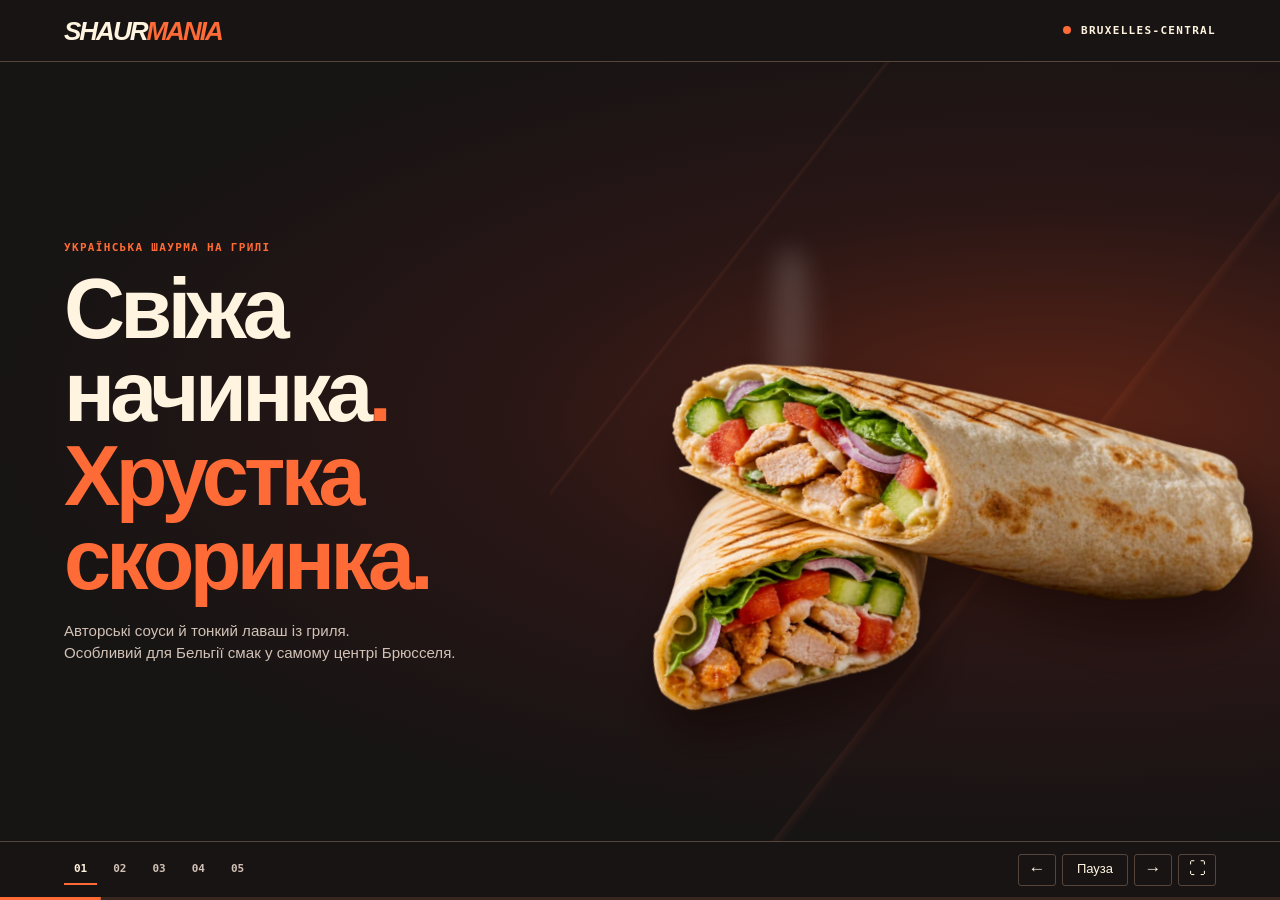
==== index.html @ 5d65b860 "Add five-scene Shaurmania pitch for Bruxelles-Central" ====
<!doctype html><html lang="uk"><head><meta charset="utf-8"><meta name="viewport" content="width=device-width,initial-scale=1"><meta name="theme-color" content="#181414"><title>Shaurmania · Bruxelles-Central</title><link rel="stylesheet" href="style.css"><script src="deck.js" defer></script></head><body>
<header><a href="#1" class="brand" aria-label="Shaurmania, на початок">SHAUR<i>MANIA</i></a><span class="station">BRUXELLES-CENTRAL</span></header>
<main>
<section class="hero active" aria-label="Концепція"><div class="hero-art" aria-hidden="true"><div class="beam"></div><div class="flights"></div><div class="steam"></div><img src="assets/hero.webp" alt=""></div><div class="hero-copy"><small>Українська шаурма на грилі</small><h1>Свіжа<br>начинка<span>.</span><br><em>Хрустка<br>скоринка.</em></h1><p>Авторські соуси й тонкий лаваш із гриля.<br>Особливий для Бельгії смак у самому центрі Брюсселя.</p></div></section>
<section class="menu" aria-label="Продукт і меню"><div class="menu-top"><div><small>Продукт і меню</small><h2>Якість без<br><em>компромісів.</em></h2><p>Мариноване філе, свіжі хрусткі овочі й авторські соуси загортаємо в лаваш і підсмажуємо до хрускоту.</p></div><figure><figcaption>Авторський соус додаємо перед загортанням</figcaption><img src="assets/prep.webp" alt="Кухар додає соус до курки й овочів на розгорнутому лаваші"></figure></div>
<div class="cards">
<article><img src="assets/classic.webp" alt="Класична шаурма"><div><h3>Класична <b>12 €</b></h3><p>Курка з гриля, капуста, помідор, огірок і часниково-йогуртовий соус у пшеничному лаваші.</p></div></article>
<article><img src="assets/double.webp" alt="Подвійна шаурма"><div><h3>Подвійна <b>17 €</b></h3><p>Подвійна порція курки з гриля, ті самі свіжі овочі й часниково-йогуртовий соус.</p></div></article>
<article><img src="assets/mini.webp" alt="Мінішаурма"><div><h3>Міні <b>8 €</b></h3><p>Класична начинка з куркою, овочами й часниково-йогуртовим соусом у меншому лаваші.</p></div></article>
<article><img src="assets/vegan.webp" alt="Веганська шаурма"><div><h3>Веганська <b>11 €</b></h3><p>Фалафель, хумус із тахіні, капуста, огірок, помідор і зелень. Лаваш без молока та яєць.</p></div></article></div>
<p class="road"><strong>До поїзда чи додому.</strong> Пакування зручно тримати однією рукою в дорозі чи в поїзді. Фольга допомагає зберегти тепло дорогою додому.</p></section>
<section class="split team" aria-label="Команда"><div class="photo"><img src="assets/team.webp" alt="Команда Shaurmania у Брюсселі"></div><div class="copy"><small>Хто ми</small><h2>Українська команда.<br><em>Бельгійський досвід.</em></h2><p>Ми вже працюємо в ресторанному бізнесі Бельгії. Наші стандарти щоденної роботи — уважне обслуговування, стабільна якість страв і чистота на кухні.</p><div class="entry"><small>Антверпен</small><h3>Vishnya House</h3><p>Досвід роботи на ресторанній кухні та організації щоденного сервісу.</p></div><div class="entry"><small>Брюссель</small><h3>Sushi Garden Brussels</h3><p>Супроводжували відкриття ресторану: закупили обладнання, налагодили роботу з постачальниками та розробили меню.</p></div></div></section>
<section class="split choice" aria-label="Чому саме ми"><div class="copy"><small>Чому саме ми</small><h2>Ми знаємо<br><em>ритм метро.</em></h2><p>В Україні ми тривалий час працювали біля станцій метро. Саме для пасажира, який має кілька хвилин до відправлення, ми й побудували цей формат.</p><div class="entry"><h3>Якість — у досвіді. Смак — у рецептурі.</h3><p>Маринуємо філе, готуємо власні соуси й підрум’янюємо лаваш. Міні підійде для перекусу, подвійна — для ситного обіду.</p></div><div class="entry"><h3>Кухня з повагою до сусідів</h3><p>Обрали контактний гриль, щоб обмежити поширення запахів. Передбачаємо окремі зони для сирих і готових продуктів та прибирання протягом зміни.</p></div><p class="last">Гаряча українська шаурма доповнює вибір поруч із бельгійськими сендвічами, бургерами, вафлями та випічкою.</p></div><div class="photo"><img src="assets/service.webp" alt="Ілюстрація видачі гарячої шаурми пасажирові"></div></section>
<section class="final" aria-label="Пропозиція вокзалу"><div><small>Що отримає вокзал</small><h2>Гаряча зупинка<br><em>на щоденному маршруті.</em></h2></div><div class="offer"><div class="facade"><div class="comparison"><img src="assets/before.webp" alt="Фактичний вигляд приміщення"><img class="after" src="assets/after.webp" alt="Візуалізація майбутнього фасаду"><span class="divider"></span><input type="range" min="0" max="100" value="50" aria-label="Порівняти фасад до і після"></div><div class="legend"><span>До · приміщення сьогодні</span><span>Після · концепція фасаду</span></div></div><div class="benefits"><h3>Швидка видача</h3><p>Коротке меню полегшує вибір у годину пік. Знайомий смак і передбачуваний сервіс дають пасажирам привід повертатися.</p><h3>Вітрина, узгоджена з вокзалом</h3><p>Мінімалістичний фасад, неонова вивіска та дерев’яні вставки. Матеріали й освітлення погодимо з SNCB.</p><h3>Робота за графіком</h3><p>Беремо зобов’язання працювати в усі погоджені години, дбати про майно станції й тримати прохід для пасажирів вільним.</p></div></div></section>
</main><footer><nav aria-label="Перейти до слайда"></nav><div class="controls"><button id="prev" aria-label="Попередній слайд">←</button><button id="play">Пауза</button><button id="next" aria-label="Наступний слайд">→</button><button id="full" aria-label="На весь екран" title="На весь екран">⛶</button></div></footer><div class="progress"><i></i></div></body></html>
---- style.css ----
:root{--paper:#fff4df;--accent:#ff6b36;--muted:#d2c2b6;--ink:#181414;--line:#56453b;--g:clamp(22px,5vw,90px)}*{box-sizing:border-box}body{margin:0;background:var(--ink);color:var(--paper);font:clamp(15px,1.18vw,20px)/1.43 "Arial",sans-serif}header,footer{display:flex;align-items:center;justify-content:space-between;padding:0 var(--g);position:relative;z-index:2;background:var(--ink)}header{height:62px;border-bottom:1px solid var(--line)}.brand{color:var(--paper);font:bold italic 26px/1 Arial;letter-spacing:-2px;text-decoration:none}.brand i,em,h1 span{color:var(--accent)}.station,small,figcaption,.legend,nav{font:700 11px/1.45 monospace;letter-spacing:.12em;text-transform:uppercase}.station:before{content:' ';display:inline-block;background:var(--accent);width:8px;height:8px;border-radius:50%;margin-right:10px}main{height:calc(100svh - 121px);min-height:450px;position:relative}section{display:none;position:absolute;inset:0;padding:clamp(20px,3.5vh,54px) var(--g);overflow:auto;background:var(--ink)}section.active{display:flex;animation:enter .55s both}.hero.active{align-items:center;background:radial-gradient(ellipse at 82% 46%,#5d2415 0,#291615 36%,#171414 72%);isolation:isolate;overflow:hidden}.hero-copy{position:relative;z-index:1;width:51%;pointer-events:none}.hero-art{position:absolute;right:0;top:0;width:57%;height:100%;z-index:-1;overflow:hidden}.hero-art img{position:absolute;top:34%;left:0;width:100%;filter:drop-shadow(0 32px 24px #130704ad);transform:rotate(-11deg);animation:arrive 1.5s cubic-bezier(.2,.7,.2,1) both}.beam{position:absolute;inset:0;background:linear-gradient(128deg,transparent 25%,#ff733e14 25.15%,transparent 25.5%,transparent 62%,#ff733e12 62.15%,transparent 63%)}.flights i{width:clamp(52px,7vw,116px);aspect-ratio:1;position:absolute;top:46%;left:44%;background:url(assets/ingredients.webp) var(--pos)/300% 200%;animation:burst 8s infinite ease-in-out;animation-delay:var(--d)}.steam{position:absolute;top:24%;left:29%;height:28%;width:8%;background:linear-gradient(90deg,transparent,#fff3,transparent);filter:blur(12px);border-radius:60%;animation:steam 3s infinite}small{color:var(--accent);display:block;margin-bottom:12px}h1,h2,h3,p,figure{margin:0}h1,h2,h3{line-height:.99;letter-spacing:-.055em}h1{font-size:clamp(62px,min(6.6vw,10.2vh),128px)}h2{font-size:clamp(37px,min(4.5vw,7.6vh),91px)}h3{font-size:clamp(21px,2.1vw,38px);letter-spacing:-.04em}em{font-style:normal}p{color:var(--muted)}.hero p,.copy>p,.menu-top p{margin-top:clamp(12px,2vh,26px)}.hero p{max-width:33em}.menu.active,.final.active{flex-direction:column;justify-content:safe center;gap:clamp(12px,2.5vh,30px)}.menu-top{display:grid;grid-template-columns:1.25fr 1fr;gap:5vw;align-items:center}.menu-top h2{font-size:clamp(36px,4vw,76px)}.menu-top figure{position:relative;height:clamp(130px,22vh,280px);overflow:hidden}.menu-top figure img,.photo img{width:100%;height:100%;object-fit:cover}.menu-top figure img{object-position:center 63%}figcaption{position:absolute;z-index:1;inset:0 0 auto;background:#1b1210c9;padding:7px 12px;color:var(--paper);font-size:10px}.cards{display:grid;grid-template-columns:repeat(4,1fr);gap:10px}.cards article{background:#30231e;border:1px solid #574035;overflow:hidden}.cards img{height:clamp(65px,12.8vh,140px);width:100%;object-fit:cover;object-position:center 14%;display:block;background:radial-gradient(ellipse at bottom,#7e4129,#3d2922)}.cards article>div{padding:clamp(9px,1.1vw,22px)}.cards h3{font-size:clamp(18px,1.6vw,29px);display:flex;justify-content:space-between;gap:4px}.cards b{color:var(--accent);white-space:nowrap}.cards p,.road,.benefits p,.entry p,.last{font-size:clamp(14px,1.06vw,19px);line-height:1.4}.cards p,.entry p,.benefits p{margin-top:7px}.road strong{color:var(--paper)}.split.active{display:grid;grid-template-columns:1.02fr 1fr;gap:var(--g);align-items:safe center}.photo{width:100%;height:min(64vh,680px);overflow:hidden}.team .photo{height:auto;aspect-ratio:894/833}.photo img{display:block}.entry{margin-top:clamp(12px,2.5vh,32px);border-top:1px solid var(--line);padding-top:clamp(9px,1.5vh,21px)}.entry small{margin-bottom:6px}.choice .entry h3{font-size:clamp(19px,1.7vw,30px)}.choice .last{border-left:3px solid var(--accent);padding-left:14px;color:var(--paper)}.offer{display:grid;grid-template-columns:1.45fr 1fr;gap:4vw;align-items:center}.comparison{position:relative;aspect-ratio:16/9;--pos:50%;overflow:hidden}.comparison img,.comparison input{position:absolute;inset:0;width:100%;height:100%;object-fit:cover}.comparison .after{clip-path:inset(0 0 0 var(--pos))}.divider{position:absolute;top:0;bottom:0;left:var(--pos);width:3px;background:var(--paper)}.divider:after{content:'↔';position:absolute;top:50%;transform:translate(-50%,-50%);border-radius:50%;padding:5px 10px;background:var(--paper);color:var(--ink)}.comparison input{opacity:0;cursor:ew-resize}.comparison:focus-within{outline:2px solid var(--accent)}.legend{display:flex;justify-content:space-between;gap:8px;margin-top:10px;color:var(--muted);font-size:10px}.benefits h3{font-size:clamp(20px,1.75vw,31px)}.benefits p+h3{margin-top:2.3vh;padding-top:1.6vh;border-top:1px solid var(--line)}footer{height:56px;border-top:1px solid var(--line)}button{font:inherit;color:inherit;border:0;background:none;cursor:pointer}button:focus-visible,a:focus-visible{outline:2px solid var(--accent)}nav,.controls{display:flex;align-items:center;gap:6px}nav button{color:var(--muted);padding:7px 10px;border-bottom:2px solid transparent}nav button[aria-current=true]{color:var(--paper);border-color:var(--accent)}.controls button{font-size:17px;min-width:38px;height:32px;border:1px solid var(--line);border-radius:3px}.controls #play{font-size:13px;min-width:66px}.progress{height:3px;background:#39261e}.progress i{height:100%;display:block;transform-origin:left;background:var(--accent)}@keyframes enter{from{opacity:.1;transform:translateY(9px)}}@keyframes arrive{from{opacity:0;transform:rotate(1deg) scale(.74) translateX(12%)}}@keyframes burst{0%,100%{opacity:0;transform:scale(.35)}20%,75%{opacity:.95;transform:translate(var(--x),var(--y)) rotate(var(--r)) scale(1)}}@keyframes steam{0%{opacity:0;transform:translateY(18%) rotate(-10deg)}45%{opacity:.75}100%{opacity:0;transform:translateY(-40%) rotate(16deg)}}
@media(max-width:760px){header{height:48px}.brand{font-size:22px}.station{font-size:9px}main{height:calc(100svh - 103px);min-height:0}footer{height:52px;padding:0 12px}nav,.controls{gap:1px}nav button{padding:7px}.controls button{min-width:30px}.hero.active{align-items:flex-start}.hero-copy{width:100%}.hero h1{font-size:clamp(48px,min(12vw,8.2vh),76px)}.hero p{max-width:85%;font-size:15px}.hero-art{height:44%;width:80%;top:auto;bottom:0;right:-4%}.hero-art img{top:24%}.menu.active,.final.active{justify-content:flex-start}.menu-top,.offer,.split.active{display:flex;flex-direction:column;align-items:stretch;gap:18px}.menu-top figure{height:165px}.cards{grid-template-columns:1fr 1fr}.cards img{height:95px}.cards article>div{padding:10px}.cards h3{font-size:17px}.split .photo{height:auto;aspect-ratio:4/3}.team .photo{order:1;aspect-ratio:894/833}.choice .photo img{object-position:center 42%}.choice .photo{flex-shrink:0}.road{padding-bottom:8px}.benefits p+h3{margin-top:16px}.station{letter-spacing:.07em}.legend{font-size:8px}}
@media(prefers-reduced-motion:reduce){*,*:before,*:after{animation:none!important;scroll-behavior:auto!important}.flights{display:none}}
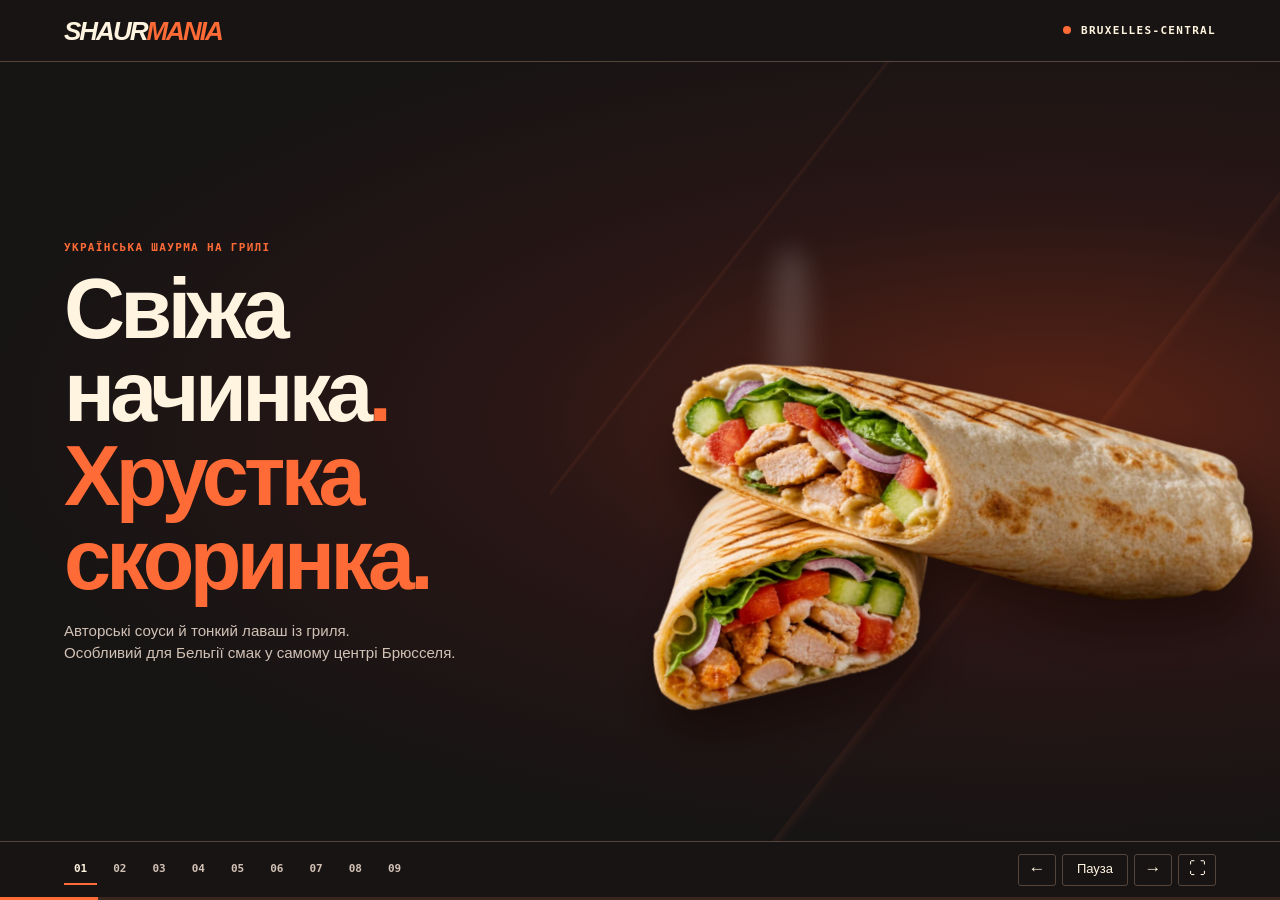
==== commit a37d06da: "Extend station pitch with preparation, passenger journey, operations and launch" ====
--- a/index.html
+++ b/index.html
@@ -9,7 +9,7 @@
 <article><img src="assets/mini.webp" alt="Мінішаурма"><div><h3>Міні <b>8 €</b></h3><p>Класична начинка з куркою, овочами й часниково-йогуртовим соусом у меншому лаваші.</p></div></article>
 <article><img src="assets/vegan.webp" alt="Веганська шаурма"><div><h3>Веганська <b>11 €</b></h3><p>Фалафель, хумус із тахіні, капуста, огірок, помідор і зелень. Лаваш без молока та яєць.</p></div></article></div>
 <p class="road"><strong>До поїзда чи додому.</strong> Пакування зручно тримати однією рукою в дорозі чи в поїзді. Фольга допомагає зберегти тепло дорогою додому.</p></section>
-<section class="split team" aria-label="Команда"><div class="photo"><img src="assets/team.webp" alt="Команда Shaurmania у Брюсселі"></div><div class="copy"><small>Хто ми</small><h2>Українська команда.<br><em>Бельгійський досвід.</em></h2><p>Ми вже працюємо в ресторанному бізнесі Бельгії. Наші стандарти щоденної роботи — уважне обслуговування, стабільна якість страв і чистота на кухні.</p><div class="entry"><small>Антверпен</small><h3>Vishnya House</h3><p>Досвід роботи на ресторанній кухні та організації щоденного сервісу.</p></div><div class="entry"><small>Брюссель</small><h3>Sushi Garden Brussels</h3><p>Супроводжували відкриття ресторану: закупили обладнання, налагодили роботу з постачальниками та розробили меню.</p></div></div></section>
+<section class="split choice extra" aria-label="Приготування"><div class="copy"><small>Приготування</small><h2>Два етапи<br><em>на грилі.</em></h2><div class="entry"><h3>Спочатку — філе</h3><p>Мариноване філе готуємо на грилі. Потім викладаємо м’ясо, свіжі овочі та соус на тонкий лаваш.</p></div><div class="entry"><h3>Хрустка скоринка — наприкінці</h3><p>Згорнуту шаурму коротко притискаємо контактним грилем. Лаваш підрум’янюється, а начинка залишається соковитою.</p></div><div class="entry"><h3>З гриля — до рук пасажира</h3><p>Відразу загортаємо гарячу порцію у фольгу й видаємо із собою.</p></div></div><figure><div class="photo"><img src="assets/shawarma-grill-pitch.webp" alt="Підрум’янення лаваша на грилі"></div><aside>Фото приготування · <a href="https://silpo.ua/recipes/shaurma-na-gryli">Сільпо</a></aside></figure></section><section class="split choice extra" aria-label="Маршрут пасажира"><div class="copy"><small>Маршрут пасажира</small><h2>До поїзда —<br><em>кілька хвилин.</em></h2><div class="entry"><h3>Помітити з проходу</h3><p>Пасажир бачить вивіску й фото шаурми ще до того, як підійде до вітрини.</p></div><div class="entry"><h3>Обрати без зайвих запитань</h3><p>Чотири варіанти з цінами на одному меню. Розмір порції та склад видно одразу.</p></div><div class="entry"><h3>Забрати й продовжити шлях</h3><p>Видаємо замовлення у фользі та зовнішній обгортці. Однією рукою можна тримати шаурму, іншою — валізу.</p></div></div><figure><div class="photo"><img src="assets/station-hall-2026-pitch.webp" alt="Головний зал вокзалу Bruxelles-Central"></div><aside>Фото залу: Sneeuwvlakte · <a href="https://creativecommons.org/licenses/by-sa/4.0/">CC BY-SA 4.0</a> · кадровано</aside></figure></section><section class="split team" aria-label="Команда"><div class="photo"><img src="assets/team.webp" alt="Команда Shaurmania у Брюсселі"></div><div class="copy"><small>Хто ми</small><h2>Українська команда.<br><em>Бельгійський досвід.</em></h2><p>Ми вже працюємо в ресторанному бізнесі Бельгії. Наші стандарти щоденної роботи — уважне обслуговування, стабільна якість страв і чистота на кухні.</p><div class="entry"><small>Антверпен</small><h3>Vishnya House</h3><p>Досвід роботи на ресторанній кухні та організації щоденного сервісу.</p></div><div class="entry"><small>Брюссель</small><h3>Sushi Garden Brussels</h3><p>Супроводжували відкриття ресторану: закупили обладнання, налагодили роботу з постачальниками та розробили меню.</p></div></div></section>
 <section class="split choice" aria-label="Чому саме ми"><div class="copy"><small>Чому саме ми</small><h2>Ми знаємо<br><em>ритм метро.</em></h2><p>В Україні ми тривалий час працювали біля станцій метро. Саме для пасажира, який має кілька хвилин до відправлення, ми й побудували цей формат.</p><div class="entry"><h3>Якість — у досвіді. Смак — у рецептурі.</h3><p>Маринуємо філе, готуємо власні соуси й підрум’янюємо лаваш. Міні підійде для перекусу, подвійна — для ситного обіду.</p></div><div class="entry"><h3>Кухня з повагою до сусідів</h3><p>Обрали контактний гриль, щоб обмежити поширення запахів. Передбачаємо окремі зони для сирих і готових продуктів та прибирання протягом зміни.</p></div><p class="last">Гаряча українська шаурма доповнює вибір поруч із бельгійськими сендвічами, бургерами, вафлями та випічкою.</p></div><div class="photo"><img src="assets/service.webp" alt="Ілюстрація видачі гарячої шаурми пасажирові"></div></section>
-<section class="final" aria-label="Пропозиція вокзалу"><div><small>Що отримає вокзал</small><h2>Гаряча зупинка<br><em>на щоденному маршруті.</em></h2></div><div class="offer"><div class="facade"><div class="comparison"><img src="assets/before.webp" alt="Фактичний вигляд приміщення"><img class="after" src="assets/after.webp" alt="Візуалізація майбутнього фасаду"><span class="divider"></span><input type="range" min="0" max="100" value="50" aria-label="Порівняти фасад до і після"></div><div class="legend"><span>До · приміщення сьогодні</span><span>Після · концепція фасаду</span></div></div><div class="benefits"><h3>Швидка видача</h3><p>Коротке меню полегшує вибір у годину пік. Знайомий смак і передбачуваний сервіс дають пасажирам привід повертатися.</p><h3>Вітрина, узгоджена з вокзалом</h3><p>Мінімалістичний фасад, неонова вивіска та дерев’яні вставки. Матеріали й освітлення погодимо з SNCB.</p><h3>Робота за графіком</h3><p>Беремо зобов’язання працювати в усі погоджені години, дбати про майно станції й тримати прохід для пасажирів вільним.</p></div></div></section>
-</main><footer><nav aria-label="Перейти до слайда"></nav><div class="controls"><button id="prev" aria-label="Попередній слайд">←</button><button id="play">Пауза</button><button id="next" aria-label="Наступний слайд">→</button><button id="full" aria-label="На весь екран" title="На весь екран">⛶</button></div></footer><div class="progress"><i></i></div></body></html>
+<section class="split choice extra" aria-label="Щоденна робота"><div class="copy"><small>Щоденна робота</small><h2>Одна зміна.<br><em>Три етапи.</em></h2><div class="entry"><h3>До відкриття</h3><p>Приймаємо поставки, перевіряємо запаси, готуємо овочі та робочі місця.</p></div><div class="entry"><h3>У години пік</h3><p>Розподіляємо приймання замовлень, роботу на грилі та видачу. Плануємо меню французькою й нідерландською та обслуговування також англійською.</p></div><div class="entry"><h3>Після останнього замовлення</h3><p>Очищаємо гриль і робочі поверхні, звіряємо залишки та формуємо замовлення на наступну зміну.</p></div></div><figure><div class="photo"><img src="assets/unit-front-real-pitch.webp" alt="Приміщення майбутньої точки на вокзалі"></div></figure></section><section class="final" aria-label="Пропозиція вокзалу"><div><small>Що отримає вокзал</small><h2>Гаряча зупинка<br><em>на щоденному маршруті.</em></h2></div><div class="offer"><div class="facade"><div class="comparison"><img src="assets/before.webp" alt="Фактичний вигляд приміщення"><img class="after" src="assets/after.webp" alt="Візуалізація майбутнього фасаду"><span class="divider"></span><input type="range" min="0" max="100" value="50" aria-label="Порівняти фасад до і після"></div><div class="legend"><span>До · приміщення сьогодні</span><span>Після · концепція фасаду</span></div></div><div class="benefits"><h3>Швидка видача</h3><p>Коротке меню полегшує вибір у годину пік. Знайомий смак і передбачуваний сервіс дають пасажирам привід повертатися.</p><h3>Вітрина, узгоджена з вокзалом</h3><p>Мінімалістичний фасад, неонова вивіска та дерев’яні вставки. Матеріали й освітлення погодимо з SNCB.</p><h3>Робота за графіком</h3><p>Беремо зобов’язання працювати в усі погоджені години, дбати про майно станції й тримати прохід для пасажирів вільним.</p></div></div></section>
+<section class="final" aria-label="План запуску"><small>План запуску</small><h2>Від огляду приміщення<br><em>до першого замовлення.</em></h2><div class="benefits"><h3>01 · Технічний огляд разом із SNCB</h3><p>Перевіримо електричну потужність, вентиляцію, воду й каналізацію. За результатами огляду узгодимо фасад і складемо кошторис.</p><h3>02 · Облаштування та навчання</h3><p>Встановимо контактний гриль, холодильники й мийки. Команда відпрацює приготування, видачу та обслуговування в години пік.</p><h3>03 · Відкриття</h3><p>Попередній орієнтир — через 3–6 тижнів після отримання приміщення. Дату уточнимо з SNCB після огляду й погодження обсягу робіт.</p></div></section></main><footer><nav aria-label="Перейти до слайда"></nav><div class="controls"><button id="prev" aria-label="Попередній слайд">←</button><button id="play">Пауза</button><button id="next" aria-label="Наступний слайд">→</button><button id="full" aria-label="На весь екран" title="На весь екран">⛶</button></div></footer><div class="progress"><i></i></div></body></html>
--- a/style.css
+++ b/style.css
@@ -1,3 +1,5 @@
 :root{--paper:#fff4df;--accent:#ff6b36;--muted:#d2c2b6;--ink:#181414;--line:#56453b;--g:clamp(22px,5vw,90px)}*{box-sizing:border-box}body{margin:0;background:var(--ink);color:var(--paper);font:clamp(15px,1.18vw,20px)/1.43 "Arial",sans-serif}header,footer{display:flex;align-items:center;justify-content:space-between;padding:0 var(--g);position:relative;z-index:2;background:var(--ink)}header{height:62px;border-bottom:1px solid var(--line)}.brand{color:var(--paper);font:bold italic 26px/1 Arial;letter-spacing:-2px;text-decoration:none}.brand i,em,h1 span{color:var(--accent)}.station,small,figcaption,.legend,nav{font:700 11px/1.45 monospace;letter-spacing:.12em;text-transform:uppercase}.station:before{content:' ';display:inline-block;background:var(--accent);width:8px;height:8px;border-radius:50%;margin-right:10px}main{height:calc(100svh - 121px);min-height:450px;position:relative}section{display:none;position:absolute;inset:0;padding:clamp(20px,3.5vh,54px) var(--g);overflow:auto;background:var(--ink)}section.active{display:flex;animation:enter .55s both}.hero.active{align-items:center;background:radial-gradient(ellipse at 82% 46%,#5d2415 0,#291615 36%,#171414 72%);isolation:isolate;overflow:hidden}.hero-copy{position:relative;z-index:1;width:51%;pointer-events:none}.hero-art{position:absolute;right:0;top:0;width:57%;height:100%;z-index:-1;overflow:hidden}.hero-art img{position:absolute;top:34%;left:0;width:100%;filter:drop-shadow(0 32px 24px #130704ad);transform:rotate(-11deg);animation:arrive 1.5s cubic-bezier(.2,.7,.2,1) both}.beam{position:absolute;inset:0;background:linear-gradient(128deg,transparent 25%,#ff733e14 25.15%,transparent 25.5%,transparent 62%,#ff733e12 62.15%,transparent 63%)}.flights i{width:clamp(52px,7vw,116px);aspect-ratio:1;position:absolute;top:46%;left:44%;background:url(assets/ingredients.webp) var(--pos)/300% 200%;animation:burst 8s infinite ease-in-out;animation-delay:var(--d)}.steam{position:absolute;top:24%;left:29%;height:28%;width:8%;background:linear-gradient(90deg,transparent,#fff3,transparent);filter:blur(12px);border-radius:60%;animation:steam 3s infinite}small{color:var(--accent);display:block;margin-bottom:12px}h1,h2,h3,p,figure{margin:0}h1,h2,h3{line-height:.99;letter-spacing:-.055em}h1{font-size:clamp(62px,min(6.6vw,10.2vh),128px)}h2{font-size:clamp(37px,min(4.5vw,7.6vh),91px)}h3{font-size:clamp(21px,2.1vw,38px);letter-spacing:-.04em}em{font-style:normal}p{color:var(--muted)}.hero p,.copy>p,.menu-top p{margin-top:clamp(12px,2vh,26px)}.hero p{max-width:33em}.menu.active,.final.active{flex-direction:column;justify-content:safe center;gap:clamp(12px,2.5vh,30px)}.menu-top{display:grid;grid-template-columns:1.25fr 1fr;gap:5vw;align-items:center}.menu-top h2{font-size:clamp(36px,4vw,76px)}.menu-top figure{position:relative;height:clamp(130px,22vh,280px);overflow:hidden}.menu-top figure img,.photo img{width:100%;height:100%;object-fit:cover}.menu-top figure img{object-position:center 63%}figcaption{position:absolute;z-index:1;inset:0 0 auto;background:#1b1210c9;padding:7px 12px;color:var(--paper);font-size:10px}.cards{display:grid;grid-template-columns:repeat(4,1fr);gap:10px}.cards article{background:#30231e;border:1px solid #574035;overflow:hidden}.cards img{height:clamp(65px,12.8vh,140px);width:100%;object-fit:cover;object-position:center 14%;display:block;background:radial-gradient(ellipse at bottom,#7e4129,#3d2922)}.cards article>div{padding:clamp(9px,1.1vw,22px)}.cards h3{font-size:clamp(18px,1.6vw,29px);display:flex;justify-content:space-between;gap:4px}.cards b{color:var(--accent);white-space:nowrap}.cards p,.road,.benefits p,.entry p,.last{font-size:clamp(14px,1.06vw,19px);line-height:1.4}.cards p,.entry p,.benefits p{margin-top:7px}.road strong{color:var(--paper)}.split.active{display:grid;grid-template-columns:1.02fr 1fr;gap:var(--g);align-items:safe center}.photo{width:100%;height:min(64vh,680px);overflow:hidden}.team .photo{height:auto;aspect-ratio:894/833}.photo img{display:block}.entry{margin-top:clamp(12px,2.5vh,32px);border-top:1px solid var(--line);padding-top:clamp(9px,1.5vh,21px)}.entry small{margin-bottom:6px}.choice .entry h3{font-size:clamp(19px,1.7vw,30px)}.choice .last{border-left:3px solid var(--accent);padding-left:14px;color:var(--paper)}.offer{display:grid;grid-template-columns:1.45fr 1fr;gap:4vw;align-items:center}.comparison{position:relative;aspect-ratio:16/9;--pos:50%;overflow:hidden}.comparison img,.comparison input{position:absolute;inset:0;width:100%;height:100%;object-fit:cover}.comparison .after{clip-path:inset(0 0 0 var(--pos))}.divider{position:absolute;top:0;bottom:0;left:var(--pos);width:3px;background:var(--paper)}.divider:after{content:'↔';position:absolute;top:50%;transform:translate(-50%,-50%);border-radius:50%;padding:5px 10px;background:var(--paper);color:var(--ink)}.comparison input{opacity:0;cursor:ew-resize}.comparison:focus-within{outline:2px solid var(--accent)}.legend{display:flex;justify-content:space-between;gap:8px;margin-top:10px;color:var(--muted);font-size:10px}.benefits h3{font-size:clamp(20px,1.75vw,31px)}.benefits p+h3{margin-top:2.3vh;padding-top:1.6vh;border-top:1px solid var(--line)}footer{height:56px;border-top:1px solid var(--line)}button{font:inherit;color:inherit;border:0;background:none;cursor:pointer}button:focus-visible,a:focus-visible{outline:2px solid var(--accent)}nav,.controls{display:flex;align-items:center;gap:6px}nav button{color:var(--muted);padding:7px 10px;border-bottom:2px solid transparent}nav button[aria-current=true]{color:var(--paper);border-color:var(--accent)}.controls button{font-size:17px;min-width:38px;height:32px;border:1px solid var(--line);border-radius:3px}.controls #play{font-size:13px;min-width:66px}.progress{height:3px;background:#39261e}.progress i{height:100%;display:block;transform-origin:left;background:var(--accent)}@keyframes enter{from{opacity:.1;transform:translateY(9px)}}@keyframes arrive{from{opacity:0;transform:rotate(1deg) scale(.74) translateX(12%)}}@keyframes burst{0%,100%{opacity:0;transform:scale(.35)}20%,75%{opacity:.95;transform:translate(var(--x),var(--y)) rotate(var(--r)) scale(1)}}@keyframes steam{0%{opacity:0;transform:translateY(18%) rotate(-10deg)}45%{opacity:.75}100%{opacity:0;transform:translateY(-40%) rotate(16deg)}}
 @media(max-width:760px){header{height:48px}.brand{font-size:22px}.station{font-size:9px}main{height:calc(100svh - 103px);min-height:0}footer{height:52px;padding:0 12px}nav,.controls{gap:1px}nav button{padding:7px}.controls button{min-width:30px}.hero.active{align-items:flex-start}.hero-copy{width:100%}.hero h1{font-size:clamp(48px,min(12vw,8.2vh),76px)}.hero p{max-width:85%;font-size:15px}.hero-art{height:44%;width:80%;top:auto;bottom:0;right:-4%}.hero-art img{top:24%}.menu.active,.final.active{justify-content:flex-start}.menu-top,.offer,.split.active{display:flex;flex-direction:column;align-items:stretch;gap:18px}.menu-top figure{height:165px}.cards{grid-template-columns:1fr 1fr}.cards img{height:95px}.cards article>div{padding:10px}.cards h3{font-size:17px}.split .photo{height:auto;aspect-ratio:4/3}.team .photo{order:1;aspect-ratio:894/833}.choice .photo img{object-position:center 42%}.choice .photo{flex-shrink:0}.road{padding-bottom:8px}.benefits p+h3{margin-top:16px}.station{letter-spacing:.07em}.legend{font-size:8px}}
 @media(prefers-reduced-motion:reduce){*,*:before,*:after{animation:none!important;scroll-behavior:auto!important}.flights{display:none}}
+
+.extra aside{font:11px/1.4 Arial;color:var(--muted);margin-top:6px}.extra aside a{color:inherit}.extra figure .photo{height:min(55vh,570px)}@media(max-width:760px){footer nav{min-width:0;overflow-x:auto}footer nav button{padding:7px 4px}.controls{flex-shrink:0}.extra figure .photo{height:auto}}
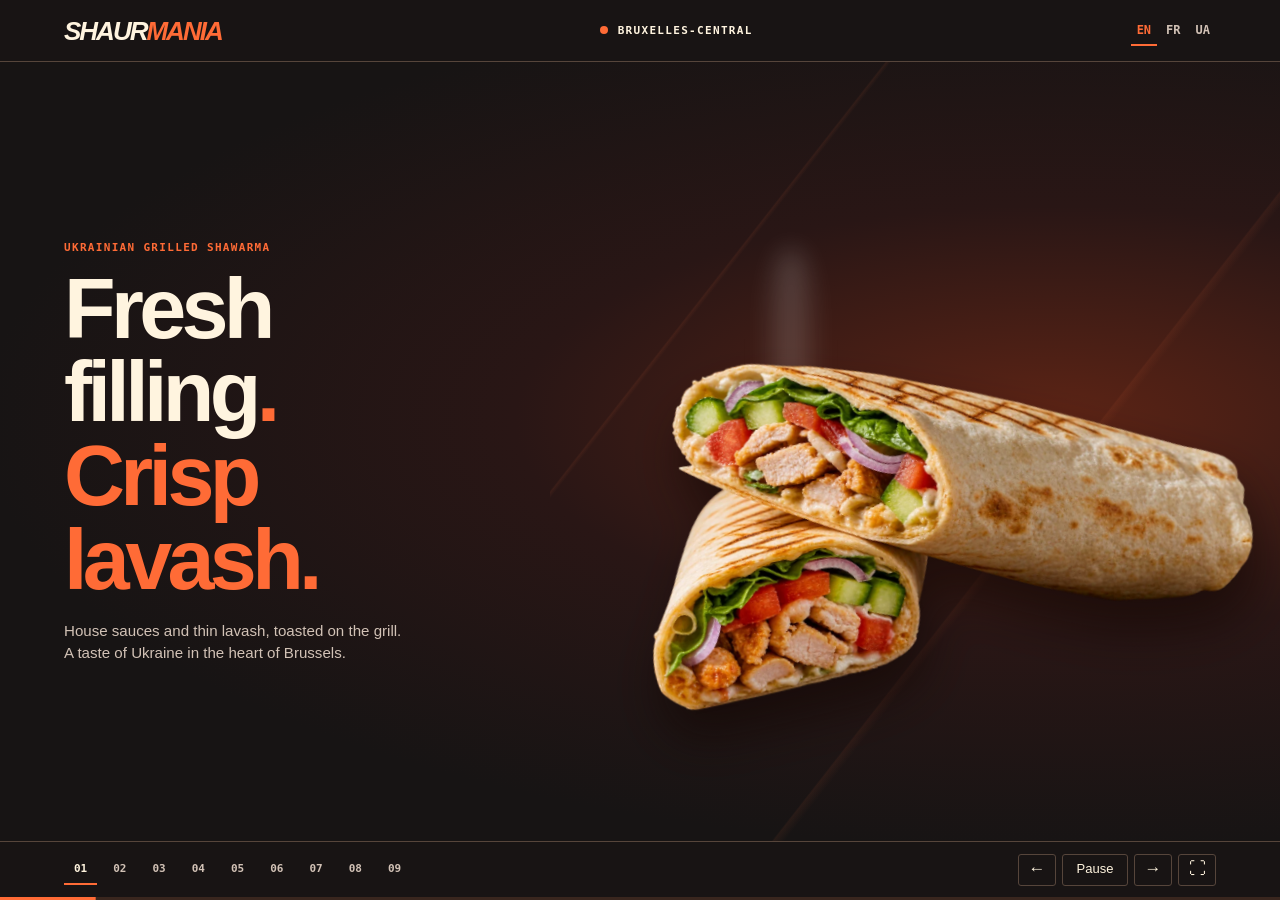
==== commit 0a8b1e06: "Publish English, French and Ukrainian decks with revised slide photography" ====
--- a/index.html
+++ b/index.html
@@ -1,15 +1,15 @@
-<!doctype html><html lang="uk"><head><meta charset="utf-8"><meta name="viewport" content="width=device-width,initial-scale=1"><meta name="theme-color" content="#181414"><title>Shaurmania · Bruxelles-Central</title><link rel="stylesheet" href="style.css"><script src="deck.js" defer></script></head><body>
-<header><a href="#1" class="brand" aria-label="Shaurmania, на початок">SHAUR<i>MANIA</i></a><span class="station">BRUXELLES-CENTRAL</span></header>
+<!doctype html><html lang="en"><head><meta charset="utf-8"><meta name="viewport" content="width=device-width,initial-scale=1"><meta name="theme-color" content="#181414"><title>Shaurmania · Bruxelles-Central</title><link rel="stylesheet" href="style.css?v=lang2"><script src="deck.js?v=lang2" defer></script></head><body>
+<header><a href="#1" class="brand" aria-label="Shaurmania, home">SHAUR<i>MANIA</i></a><span class="station">BRUXELLES-CENTRAL</span><div class="languages"><a hreflang="en" lang="en" href="index.html" aria-current="true">EN</a><a hreflang="fr" lang="fr" href="fr.html">FR</a><a hreflang="uk" lang="uk" href="uk.html">UA</a></div></header>
 <main>
-<section class="hero active" aria-label="Концепція"><div class="hero-art" aria-hidden="true"><div class="beam"></div><div class="flights"></div><div class="steam"></div><img src="assets/hero.webp" alt=""></div><div class="hero-copy"><small>Українська шаурма на грилі</small><h1>Свіжа<br>начинка<span>.</span><br><em>Хрустка<br>скоринка.</em></h1><p>Авторські соуси й тонкий лаваш із гриля.<br>Особливий для Бельгії смак у самому центрі Брюсселя.</p></div></section>
-<section class="menu" aria-label="Продукт і меню"><div class="menu-top"><div><small>Продукт і меню</small><h2>Якість без<br><em>компромісів.</em></h2><p>Мариноване філе, свіжі хрусткі овочі й авторські соуси загортаємо в лаваш і підсмажуємо до хрускоту.</p></div><figure><figcaption>Авторський соус додаємо перед загортанням</figcaption><img src="assets/prep.webp" alt="Кухар додає соус до курки й овочів на розгорнутому лаваші"></figure></div>
+<section class="hero active" aria-label="Concept"><div class="hero-art" aria-hidden="true"><div class="beam"></div><div class="flights"></div><div class="steam"></div><img src="assets/hero.webp" alt=""></div><div class="hero-copy"><small>Ukrainian grilled shawarma</small><h1>Fresh<br>filling<span>.</span><br><em>Crisp<br>lavash.</em></h1><p>House sauces and thin lavash, toasted on the grill.<br>A taste of Ukraine in the heart of Brussels.</p></div></section>
+<section class="menu" aria-label="Food and menu"><div class="menu-top"><div><small>Food & menu</small><h2>Quality without<br><em>compromise.</em></h2><p>We wrap marinated chicken, crunchy vegetables and house sauces in thin lavash, then toast it until crisp.</p></div><figure><figcaption>The house sauce goes on just before rolling</figcaption><img src="assets/prep.webp" alt="Adding sauce to the filling"></figure></div>
 <div class="cards">
-<article><img src="assets/classic.webp" alt="Класична шаурма"><div><h3>Класична <b>12 €</b></h3><p>Курка з гриля, капуста, помідор, огірок і часниково-йогуртовий соус у пшеничному лаваші.</p></div></article>
-<article><img src="assets/double.webp" alt="Подвійна шаурма"><div><h3>Подвійна <b>17 €</b></h3><p>Подвійна порція курки з гриля, ті самі свіжі овочі й часниково-йогуртовий соус.</p></div></article>
-<article><img src="assets/mini.webp" alt="Мінішаурма"><div><h3>Міні <b>8 €</b></h3><p>Класична начинка з куркою, овочами й часниково-йогуртовим соусом у меншому лаваші.</p></div></article>
-<article><img src="assets/vegan.webp" alt="Веганська шаурма"><div><h3>Веганська <b>11 €</b></h3><p>Фалафель, хумус із тахіні, капуста, огірок, помідор і зелень. Лаваш без молока та яєць.</p></div></article></div>
-<p class="road"><strong>До поїзда чи додому.</strong> Пакування зручно тримати однією рукою в дорозі чи в поїзді. Фольга допомагає зберегти тепло дорогою додому.</p></section>
-<section class="split choice extra" aria-label="Приготування"><div class="copy"><small>Приготування</small><h2>Два етапи<br><em>на грилі.</em></h2><div class="entry"><h3>Спочатку — філе</h3><p>Мариноване філе готуємо на грилі. Потім викладаємо м’ясо, свіжі овочі та соус на тонкий лаваш.</p></div><div class="entry"><h3>Хрустка скоринка — наприкінці</h3><p>Згорнуту шаурму коротко притискаємо контактним грилем. Лаваш підрум’янюється, а начинка залишається соковитою.</p></div><div class="entry"><h3>З гриля — до рук пасажира</h3><p>Відразу загортаємо гарячу порцію у фольгу й видаємо із собою.</p></div></div><figure><div class="photo"><img src="assets/shawarma-grill-pitch.webp" alt="Підрум’янення лаваша на грилі"></div><aside>Фото приготування · <a href="https://silpo.ua/recipes/shaurma-na-gryli">Сільпо</a></aside></figure></section><section class="split choice extra" aria-label="Маршрут пасажира"><div class="copy"><small>Маршрут пасажира</small><h2>До поїзда —<br><em>кілька хвилин.</em></h2><div class="entry"><h3>Помітити з проходу</h3><p>Пасажир бачить вивіску й фото шаурми ще до того, як підійде до вітрини.</p></div><div class="entry"><h3>Обрати без зайвих запитань</h3><p>Чотири варіанти з цінами на одному меню. Розмір порції та склад видно одразу.</p></div><div class="entry"><h3>Забрати й продовжити шлях</h3><p>Видаємо замовлення у фользі та зовнішній обгортці. Однією рукою можна тримати шаурму, іншою — валізу.</p></div></div><figure><div class="photo"><img src="assets/station-hall-2026-pitch.webp" alt="Головний зал вокзалу Bruxelles-Central"></div><aside>Фото залу: Sneeuwvlakte · <a href="https://creativecommons.org/licenses/by-sa/4.0/">CC BY-SA 4.0</a> · кадровано</aside></figure></section><section class="split team" aria-label="Команда"><div class="photo"><img src="assets/team.webp" alt="Команда Shaurmania у Брюсселі"></div><div class="copy"><small>Хто ми</small><h2>Українська команда.<br><em>Бельгійський досвід.</em></h2><p>Ми вже працюємо в ресторанному бізнесі Бельгії. Наші стандарти щоденної роботи — уважне обслуговування, стабільна якість страв і чистота на кухні.</p><div class="entry"><small>Антверпен</small><h3>Vishnya House</h3><p>Досвід роботи на ресторанній кухні та організації щоденного сервісу.</p></div><div class="entry"><small>Брюссель</small><h3>Sushi Garden Brussels</h3><p>Супроводжували відкриття ресторану: закупили обладнання, налагодили роботу з постачальниками та розробили меню.</p></div></div></section>
-<section class="split choice" aria-label="Чому саме ми"><div class="copy"><small>Чому саме ми</small><h2>Ми знаємо<br><em>ритм метро.</em></h2><p>В Україні ми тривалий час працювали біля станцій метро. Саме для пасажира, який має кілька хвилин до відправлення, ми й побудували цей формат.</p><div class="entry"><h3>Якість — у досвіді. Смак — у рецептурі.</h3><p>Маринуємо філе, готуємо власні соуси й підрум’янюємо лаваш. Міні підійде для перекусу, подвійна — для ситного обіду.</p></div><div class="entry"><h3>Кухня з повагою до сусідів</h3><p>Обрали контактний гриль, щоб обмежити поширення запахів. Передбачаємо окремі зони для сирих і готових продуктів та прибирання протягом зміни.</p></div><p class="last">Гаряча українська шаурма доповнює вибір поруч із бельгійськими сендвічами, бургерами, вафлями та випічкою.</p></div><div class="photo"><img src="assets/service.webp" alt="Ілюстрація видачі гарячої шаурми пасажирові"></div></section>
-<section class="split choice extra" aria-label="Щоденна робота"><div class="copy"><small>Щоденна робота</small><h2>Одна зміна.<br><em>Три етапи.</em></h2><div class="entry"><h3>До відкриття</h3><p>Приймаємо поставки, перевіряємо запаси, готуємо овочі та робочі місця.</p></div><div class="entry"><h3>У години пік</h3><p>Розподіляємо приймання замовлень, роботу на грилі та видачу. Плануємо меню французькою й нідерландською та обслуговування також англійською.</p></div><div class="entry"><h3>Після останнього замовлення</h3><p>Очищаємо гриль і робочі поверхні, звіряємо залишки та формуємо замовлення на наступну зміну.</p></div></div><figure><div class="photo"><img src="assets/unit-front-real-pitch.webp" alt="Приміщення майбутньої точки на вокзалі"></div></figure></section><section class="final" aria-label="Пропозиція вокзалу"><div><small>Що отримає вокзал</small><h2>Гаряча зупинка<br><em>на щоденному маршруті.</em></h2></div><div class="offer"><div class="facade"><div class="comparison"><img src="assets/before.webp" alt="Фактичний вигляд приміщення"><img class="after" src="assets/after.webp" alt="Візуалізація майбутнього фасаду"><span class="divider"></span><input type="range" min="0" max="100" value="50" aria-label="Порівняти фасад до і після"></div><div class="legend"><span>До · приміщення сьогодні</span><span>Після · концепція фасаду</span></div></div><div class="benefits"><h3>Швидка видача</h3><p>Коротке меню полегшує вибір у годину пік. Знайомий смак і передбачуваний сервіс дають пасажирам привід повертатися.</p><h3>Вітрина, узгоджена з вокзалом</h3><p>Мінімалістичний фасад, неонова вивіска та дерев’яні вставки. Матеріали й освітлення погодимо з SNCB.</p><h3>Робота за графіком</h3><p>Беремо зобов’язання працювати в усі погоджені години, дбати про майно станції й тримати прохід для пасажирів вільним.</p></div></div></section>
-<section class="final" aria-label="План запуску"><small>План запуску</small><h2>Від огляду приміщення<br><em>до першого замовлення.</em></h2><div class="benefits"><h3>01 · Технічний огляд разом із SNCB</h3><p>Перевіримо електричну потужність, вентиляцію, воду й каналізацію. За результатами огляду узгодимо фасад і складемо кошторис.</p><h3>02 · Облаштування та навчання</h3><p>Встановимо контактний гриль, холодильники й мийки. Команда відпрацює приготування, видачу та обслуговування в години пік.</p><h3>03 · Відкриття</h3><p>Попередній орієнтир — через 3–6 тижнів після отримання приміщення. Дату уточнимо з SNCB після огляду й погодження обсягу робіт.</p></div></section></main><footer><nav aria-label="Перейти до слайда"></nav><div class="controls"><button id="prev" aria-label="Попередній слайд">←</button><button id="play">Пауза</button><button id="next" aria-label="Наступний слайд">→</button><button id="full" aria-label="На весь екран" title="На весь екран">⛶</button></div></footer><div class="progress"><i></i></div></body></html>
+<article><img src="assets/classic.webp" alt="Classic shawarma"><div><h3>Classic <b>12 €</b></h3><p>Grilled chicken, cabbage, tomato, cucumber and garlic yoghurt sauce in wheat lavash.</p></div></article>
+<article><img src="assets/double.webp" alt="Double shawarma"><div><h3>Double <b>17 €</b></h3><p>Twice the grilled chicken, with the same fresh vegetables and garlic yoghurt sauce.</p></div></article>
+<article><img src="assets/mini.webp" alt="Mini shawarma"><div><h3>Mini <b>8 €</b></h3><p>Our classic chicken, vegetable and garlic yoghurt filling in a smaller wrap.</p></div></article>
+<article><img src="assets/vegan.webp" alt="Vegan shawarma"><div><h3>Vegan <b>11 €</b></h3><p>Falafel, hummus with tahini, cabbage, cucumber, tomato and herbs. Milk- and egg-free lavash.</p></div></article></div>
+<p class="road"><strong>On the train or on the way home.</strong> Easy to hold in one hand. The foil helps keep the wrap warm on the journey home.</p></section>
+<section class="split choice extra" aria-label="Preparation"><div class="copy"><small>Preparation</small><h2>Two stages<br><em>on the grill.</em></h2><div class="entry"><h3>First, the chicken</h3><p>We grill the marinated chicken, then layer it with fresh vegetables and sauce on thin lavash.</p></div><div class="entry"><h3>A crisp finish</h3><p>A brief press on the contact grill toasts the lavash while keeping the filling juicy.</p></div><div class="entry"><h3>Straight from the grill</h3><p>We wrap each hot portion in foil and hand it over, ready to go.</p></div></div><figure><div class="photo"><img src="assets/shawarma-grill-pitch.webp" alt="Toasting lavash on the grill"></div><aside>Preparation photo · <a href="https://silpo.ua/recipes/shaurma-na-gryli">Silpo</a></aside></figure></section><section class="split choice extra" aria-label="The passenger journey"><div class="copy"><small>The passenger journey</small><h2>A few minutes<br><em>before departure.</em></h2><div class="entry"><h3>Spot us from the concourse</h3><p>Passengers see the sign and a photo of the shawarma before they reach the counter.</p></div><div class="entry"><h3>Choose at a glance</h3><p>One menu shows all four options, their prices, portion sizes and fillings.</p></div><div class="entry"><h3>Pick up and go</h3><p>Foil and an outer sleeve keep one hand free for a suitcase.</p></div></div><figure><div class="photo"><img src="assets/station-hall-2026-pitch.webp" alt="Brussels Central station hall"></div><aside>Station hall photo: Sneeuwvlakte · <a href="https://creativecommons.org/licenses/by-sa/4.0/">CC BY-SA 4.0</a> · cropped</aside></figure></section><section class="split team" aria-label="Team"><div class="photo"><img src="assets/team-cut.webp" alt="The Shaurmania team in Brussels"></div><div class="copy"><small>Who we are</small><h2>Ukrainian roots.<br><em>Belgian experience.</em></h2><p>We already work in Belgian hospitality. Our daily standards are attentive service, consistent food quality and a clean kitchen.</p><div class="entry"><small>Antwerp</small><h3>Vishnya House</h3><p>Hands-on experience in a restaurant kitchen and in organising daily service.</p></div><div class="entry"><small>Brussels</small><h3>Sushi Garden Brussels</h3><p>We helped launch the restaurant, from buying equipment and setting up suppliers to developing the menu.</p></div></div></section>
+<section class="split choice" aria-label="Why Shaurmania"><div class="copy"><small>Why Shaurmania</small><h2>We know the pace<br><em>of a busy station.</em></h2><p>In Ukraine, we spent years serving customers near metro stations. We designed this format for passengers with just minutes before departure.</p><div class="entry"><h3>Experience in the kitchen. Character in the recipe.</h3><p>We marinate our chicken, make our sauces and toast each wrap. The Mini suits a quick snack and the Double makes a hearty lunch.</p></div><div class="entry"><h3>A kitchen that respects its neighbours</h3><p>We chose a contact grill to limit cooking odours. We plan separate areas for raw and cooked ingredients and regular cleaning throughout each shift.</p></div><p class="last">Hot Ukrainian shawarma adds another option alongside Belgian sandwiches, burgers, waffles and pastries.</p></div><figure class="rail-photo"><div class="photo"><img src="assets/moving-train.webp" alt="Train in motion at Brussels Central, platform 3"></div><aside><a href="https://commons.wikimedia.org/wiki/File:Brussels_Central_Station_platform_3_with_a_ghost_train_due_to_long_exposure.jpg">Bruxelles-Central · Trougnouf</a> · <a href="https://creativecommons.org/licenses/by/4.0/">CC BY 4.0</a></aside></figure></section>
+<section class="split choice extra" aria-label="Daily operations"><div class="copy"><small>Daily operations</small><h2>One shift.<br><em>Three stages.</em></h2><div class="entry"><h3>Before opening</h3><p>We receive deliveries, check stock and prepare the vegetables and workstations.</p></div><div class="entry"><h3>At peak times</h3><p>Staff share order-taking, grilling and handover duties. We plan menus in French and Dutch, with service also available in English.</p></div><div class="entry"><h3>After the last order</h3><p>We clean the grill and work surfaces, check remaining stock and place orders for the next shift.</p></div></div><figure><div class="photo"><img src="assets/after.webp" alt="Visualisation of the open Shaurmania counter"></div><aside>Proposed open counter</aside></figure></section><section class="final" aria-label="Station proposal"><div><small>What we bring to the station</small><h2>A hot meal<br><em>on the daily commute.</em></h2></div><div class="offer"><div class="facade"><div class="comparison"><img src="assets/before.webp" alt="The premises today"><img class="after" src="assets/after.webp" alt="Proposed frontage"><span class="divider"></span><input type="range" min="0" max="100" value="50" aria-label="Compare the current and proposed frontage"></div><div class="legend"><span>Before · current premises</span><span>After · proposed frontage</span></div></div><div class="benefits"><h3>Quick service</h3><p>A short menu makes peak-time ordering easier. Familiar flavours and dependable service give commuters a reason to return.</p><h3>A frontage designed with the station</h3><p>A minimalist frontage with neon signage and wood accents. Materials and lighting will be agreed with SNCB.</p><h3>Reliable opening hours</h3><p>We commit to all agreed opening hours, to caring for station property and to keeping the passenger walkway clear.</p></div></div></section>
+<section class="final" aria-label="Opening plan"><small>Opening plan</small><h2>From the site visit<br><em>to the first order.</em></h2><div class="benefits"><h3>01 · Technical visit with SNCB</h3><p>We will check electrical capacity, ventilation, water and drainage before agreeing the frontage and preparing a cost estimate.</p><h3>02 · Fit-out and training</h3><p>We will install the contact grill, refrigerators and sinks. The team will practise preparation, handover and peak-time service.</p><h3>03 · Opening</h3><p>Our initial target is three to six weeks after handover. We will agree a date with SNCB after the site visit and confirmation of the works.</p></div></section></main><footer><nav aria-label="Go to slide"></nav><div class="controls"><button id="prev" aria-label="Previous slide">←</button><button id="play">Pause</button><button id="next" aria-label="Next slide">→</button><button id="full" aria-label="Full screen" title="Full screen">⛶</button></div></footer><div class="progress"><i></i></div></body></html>
--- a/style.css
+++ b/style.css
@@ -2,4 +2,4 @@
 @media(max-width:760px){header{height:48px}.brand{font-size:22px}.station{font-size:9px}main{height:calc(100svh - 103px);min-height:0}footer{height:52px;padding:0 12px}nav,.controls{gap:1px}nav button{padding:7px}.controls button{min-width:30px}.hero.active{align-items:flex-start}.hero-copy{width:100%}.hero h1{font-size:clamp(48px,min(12vw,8.2vh),76px)}.hero p{max-width:85%;font-size:15px}.hero-art{height:44%;width:80%;top:auto;bottom:0;right:-4%}.hero-art img{top:24%}.menu.active,.final.active{justify-content:flex-start}.menu-top,.offer,.split.active{display:flex;flex-direction:column;align-items:stretch;gap:18px}.menu-top figure{height:165px}.cards{grid-template-columns:1fr 1fr}.cards img{height:95px}.cards article>div{padding:10px}.cards h3{font-size:17px}.split .photo{height:auto;aspect-ratio:4/3}.team .photo{order:1;aspect-ratio:894/833}.choice .photo img{object-position:center 42%}.choice .photo{flex-shrink:0}.road{padding-bottom:8px}.benefits p+h3{margin-top:16px}.station{letter-spacing:.07em}.legend{font-size:8px}}
 @media(prefers-reduced-motion:reduce){*,*:before,*:after{animation:none!important;scroll-behavior:auto!important}.flights{display:none}}
 
-.extra aside{font:11px/1.4 Arial;color:var(--muted);margin-top:6px}.extra aside a{color:inherit}.extra figure .photo{height:min(55vh,570px)}@media(max-width:760px){footer nav{min-width:0;overflow-x:auto}footer nav button{padding:7px 4px}.controls{flex-shrink:0}.extra figure .photo{height:auto}}+.extra aside{font:11px/1.4 Arial;color:var(--muted);margin-top:6px}.extra aside a{color:inherit}.extra figure .photo{height:min(55vh,570px)}@media(max-width:760px){footer nav{min-width:0;overflow-x:auto}footer nav button{padding:7px 4px}.controls{flex-shrink:0}.extra figure .photo{height:auto}}.languages{display:flex;gap:3px}.languages a{font:700 12px/1 monospace;color:var(--muted);text-decoration:none;padding:8px 6px}.languages a[aria-current]{color:var(--accent);border-bottom:2px solid}.cards img{object-fit:contain;object-position:center;height:clamp(106px,18vh,210px)}.team .photo img{object-fit:contain}.rail-photo .photo{height:auto;aspect-ratio:4/3}.rail-photo img{object-fit:contain}.rail-photo aside,.rail-photo a{color:var(--muted);font-size:11px}.rail-photo aside{margin-top:6px}.extra figure:has(img[src="assets/after.webp"]) .photo{height:auto;aspect-ratio:16/9}.extra img[src="assets/after.webp"]{object-fit:contain}@media(max-width:560px){header{padding:0 12px;gap:5px}.station{font-size:8px}.cards img{height:138px}}
